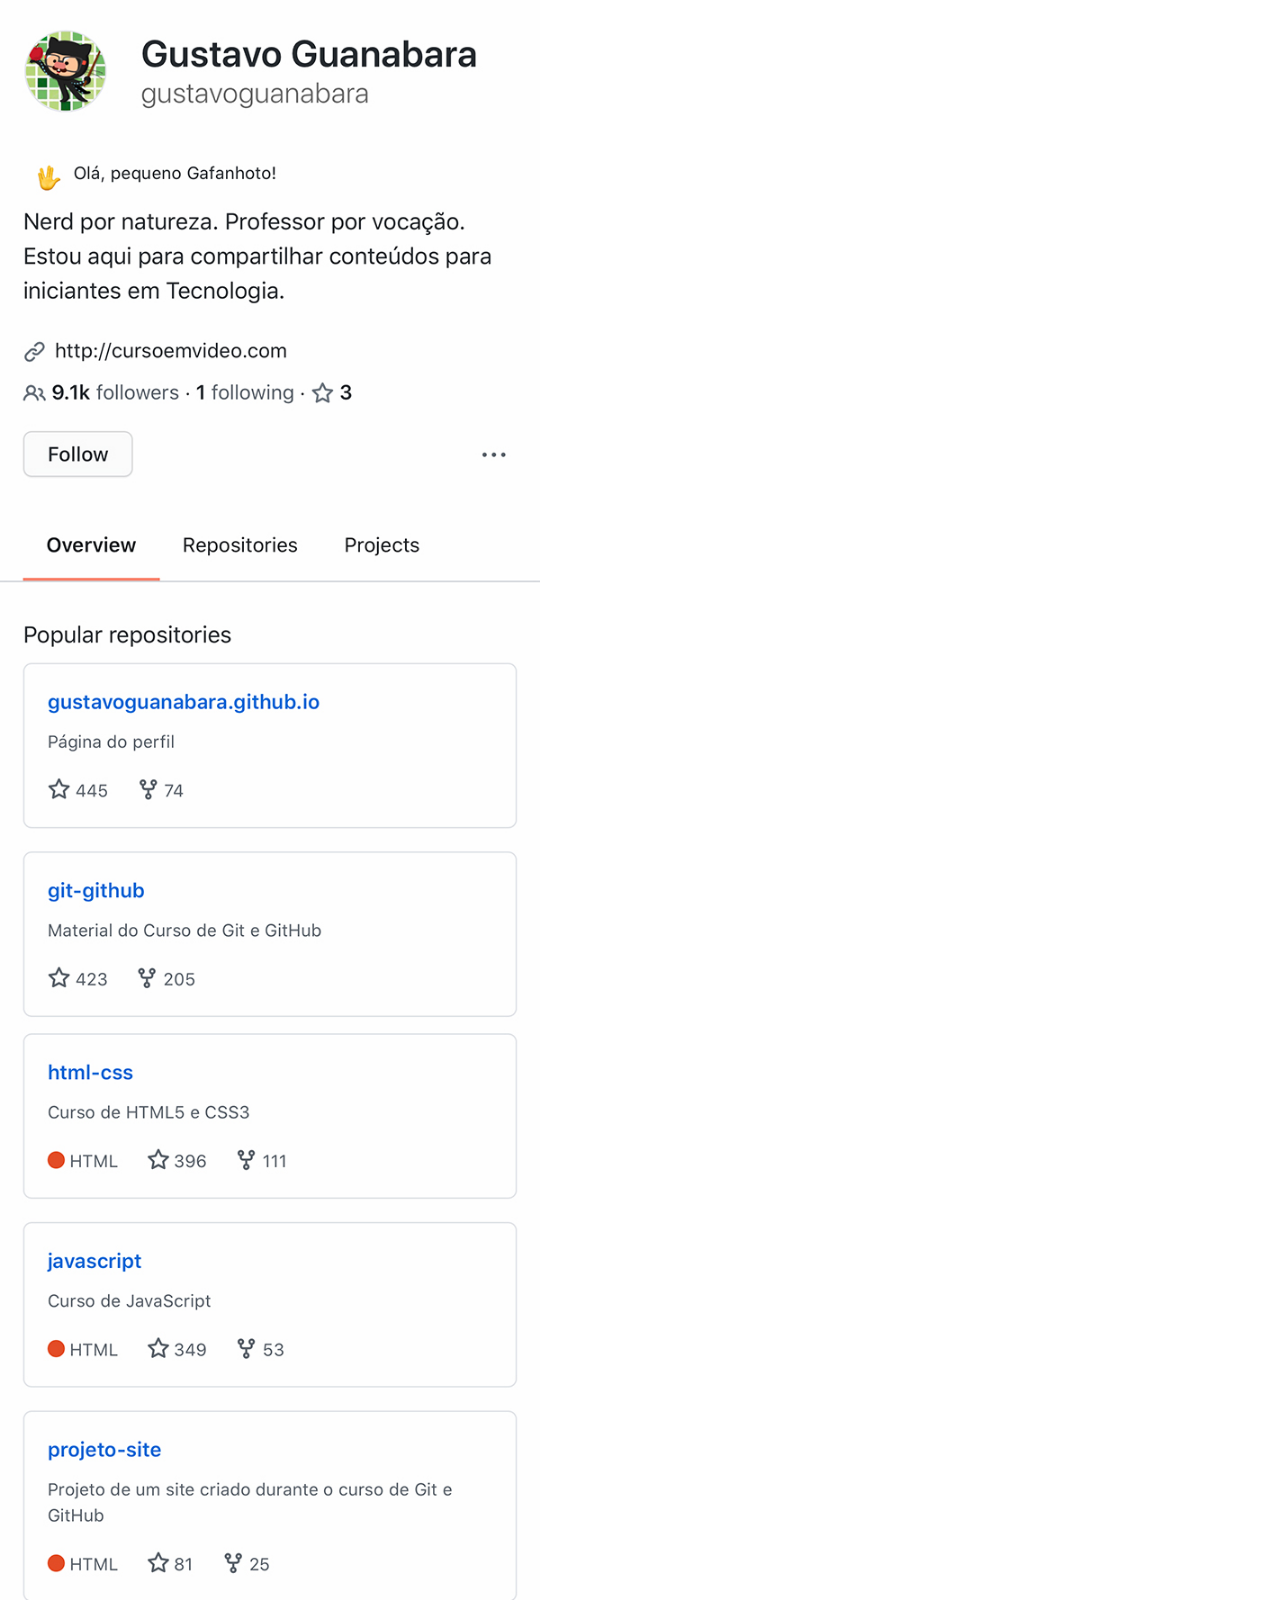
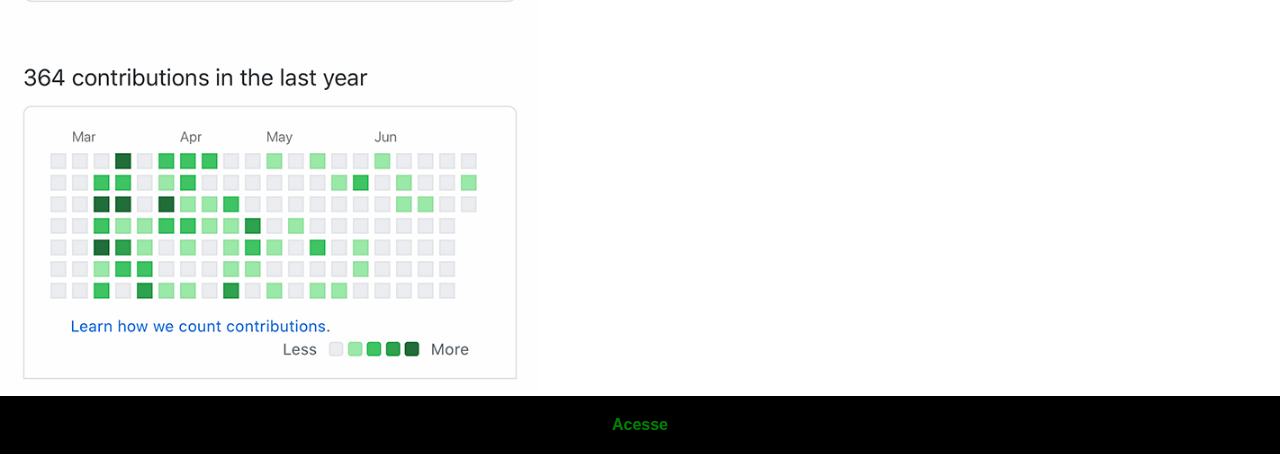
==== github.html @ f0f81485 "Projeto redes sociais" ====
<!DOCTYPE html>
<html lang="pt-bt">
<head>
  <meta charset="UTF-8">
  <meta http-equiv="X-UA-Compatible" content="IE=edge">
  <meta name="viewport" content="width=device-width, initial-scale=1.0">
  <title>imagens</title>
  <style>
    *
    {
    padding: 0px;
    margin: 0px;
    font-family: Arial, Helvetica, sans-serif;
  }
    ::-webkit-scrollbar{
      width: 0px;
      height: 0px;
    }
    img{
      width: 60vh;
    }
    a{
      display: block;
      background-color: black;
      padding: 20px;
      color:green;
      text-align: center;
      text-decoration: none;
      margin: -4px;
      font-weight: bolder;
    }
    a:hover{
      background: rgb(14, 49, 0);
      font-weight: bolder;

      transition: 2s;
      color: white;
    }
  </style>
</head>
<body>
    <img src="./image/tela-github.jpg" alt="">
    <a href="#">Acesse</a>
</body>
</html>
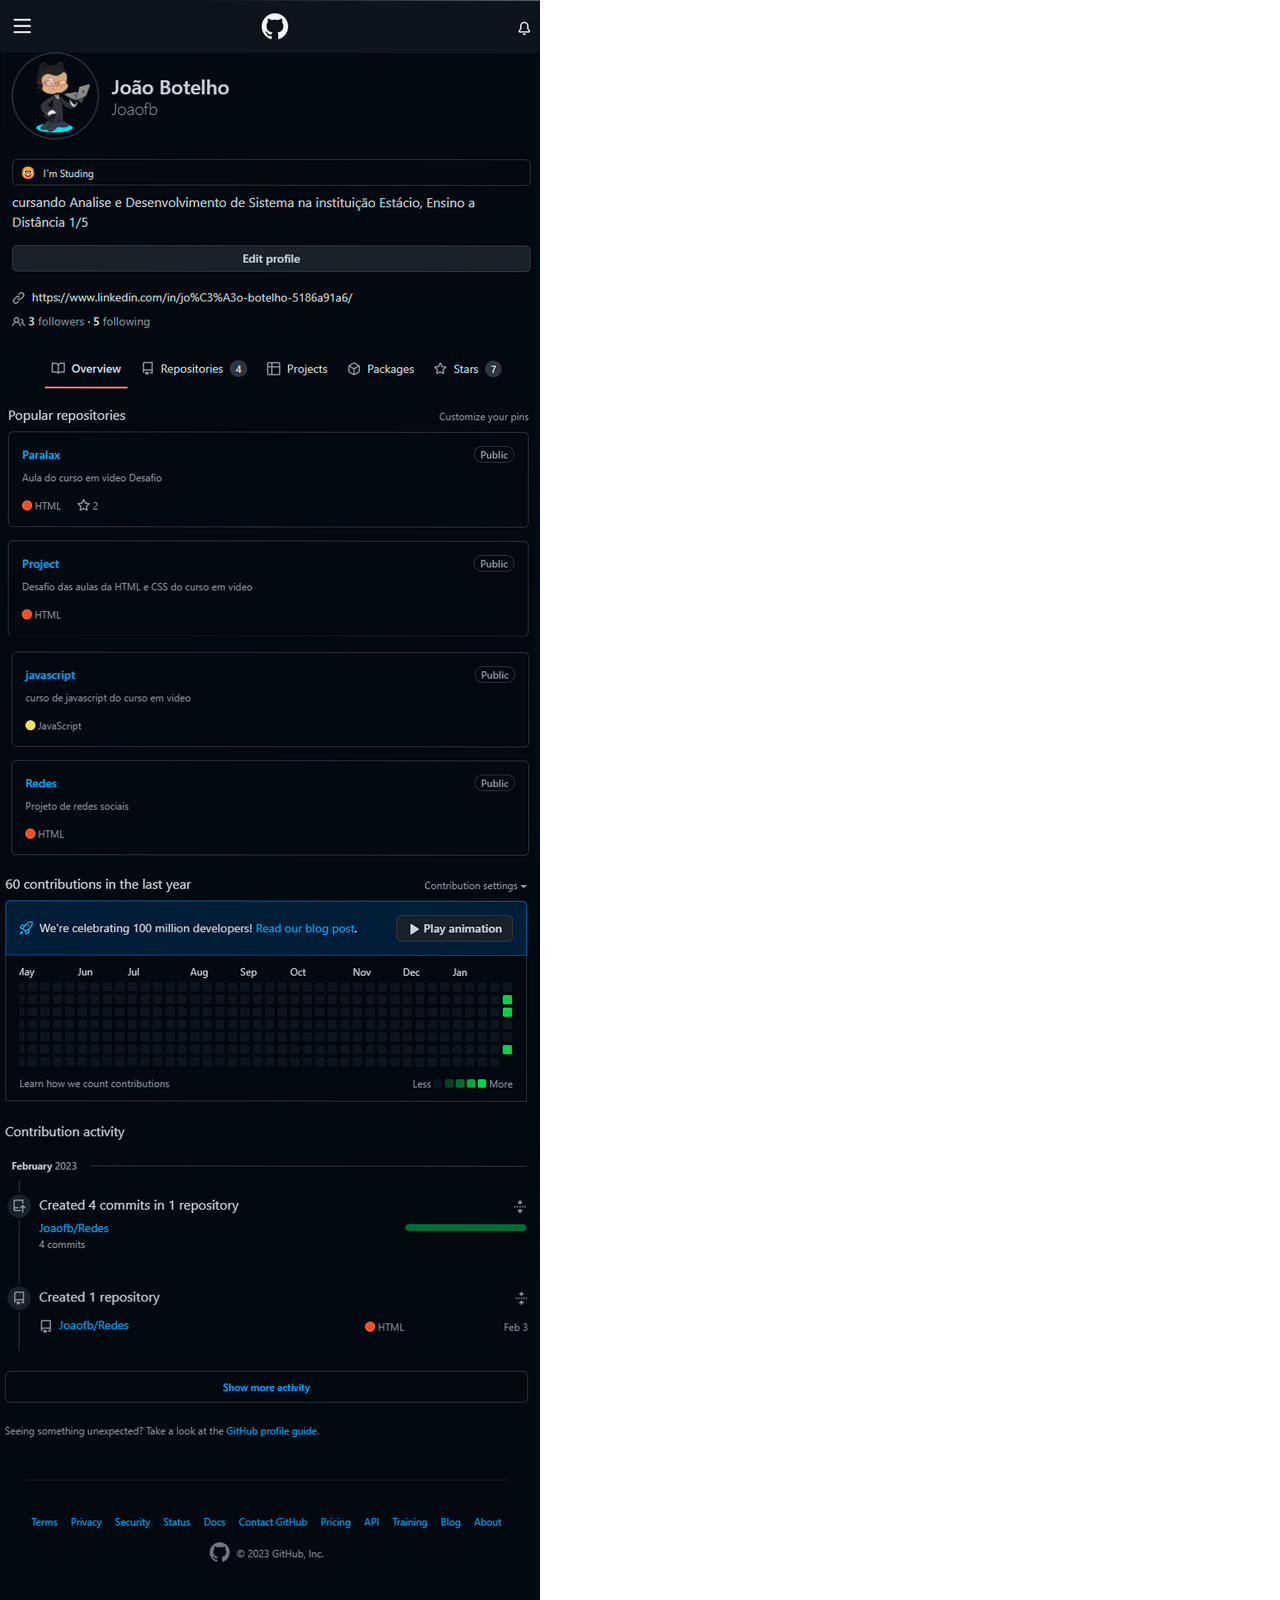
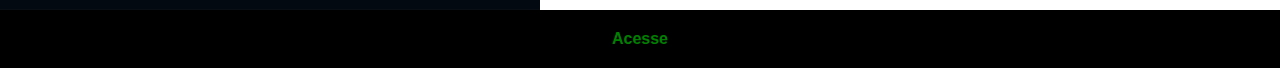
==== commit 69459ba1: "Atualização" ====
--- a/github.html
+++ b/github.html
@@ -39,7 +39,7 @@
   </style>
 </head>
 <body>
-    <img src="./image/tela-github.jpg" alt="">
-    <a href="#">Acesse</a>
+    <img src="./image/tela-github.png" alt="">
+    <a href="https://github.com/Joaofb/" target="_blank" referrerpolicy="noreferrer">Acesse</a>
 </body>
 </html>